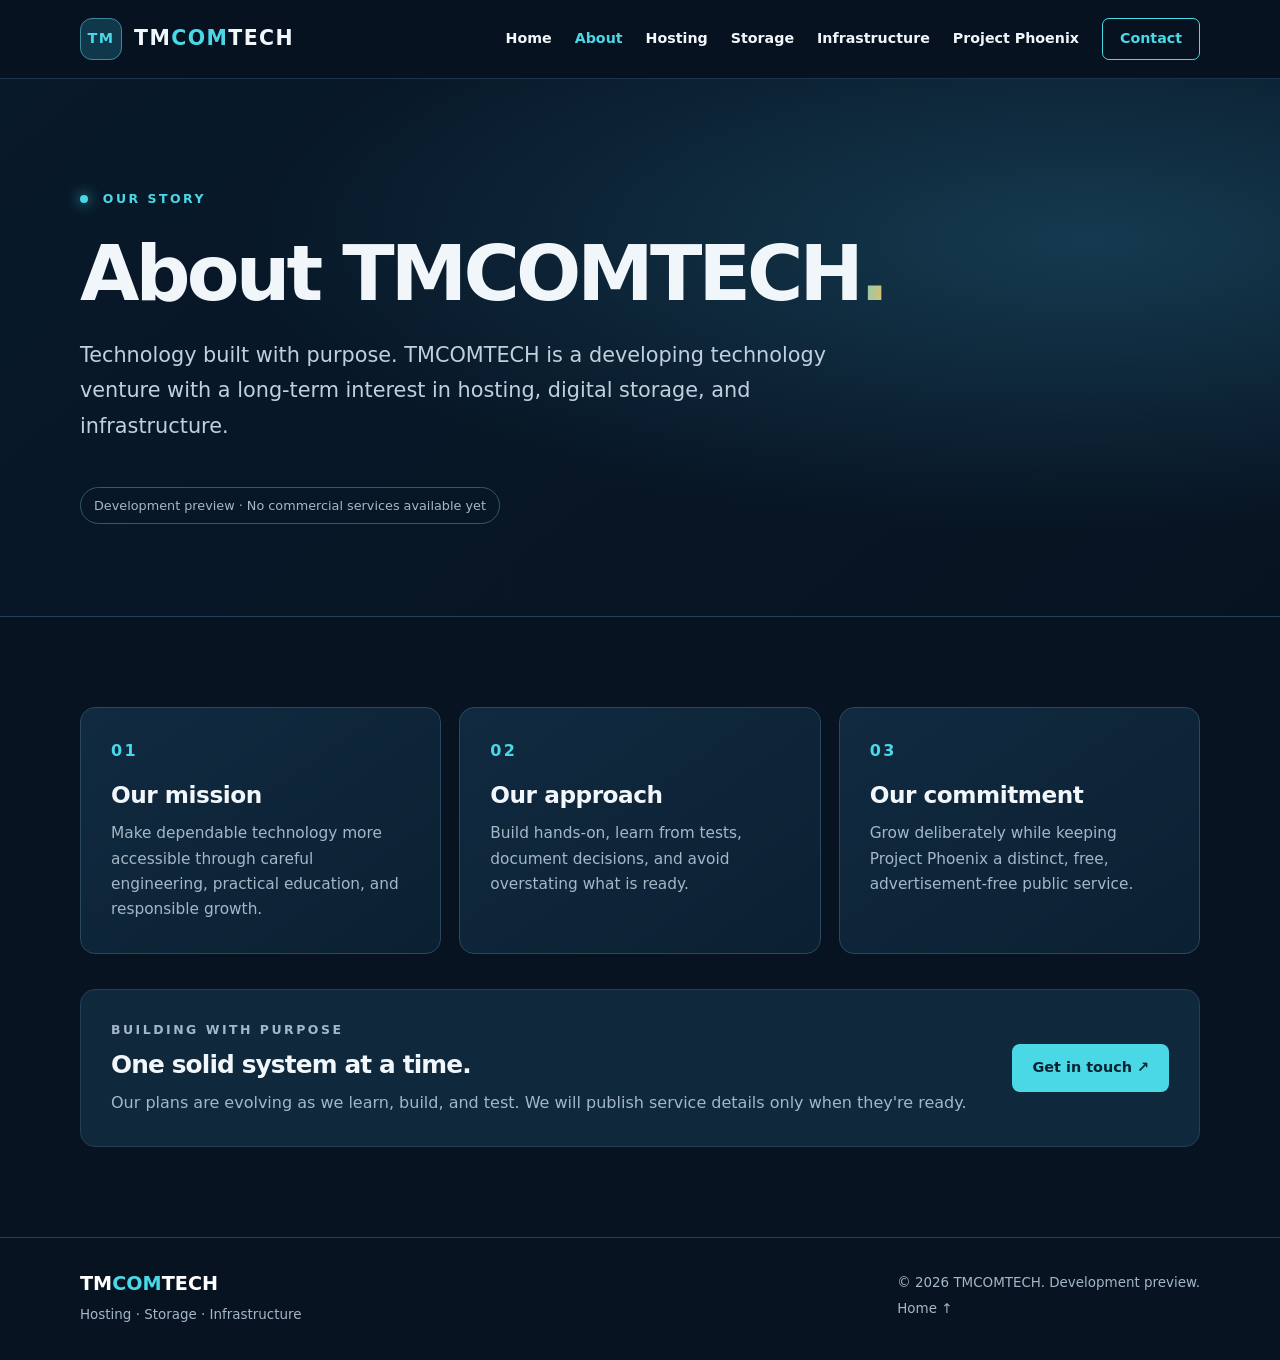
==== about.html @ 2aae3826 "Add approved TMCOMTECH Build 002 website" ====
<!doctype html><html lang="en"><head><meta charset="utf-8"><meta name="viewport" content="width=device-width,initial-scale=1"><meta name="theme-color" content="#071321"><meta name="description" content="Technology built with purpose. TMCOMTECH is a developing technology venture with a long-term interest in hosting, digital storage, and infrastructure."><title>About TMCOMTECH | TMCOMTECH</title><link rel="stylesheet" href="assets/style.css"><script defer src="assets/app.js"></script></head><body><a class="skip" href="#main">Skip to content</a><header class="header"><div class="wrap header-inner"><a class="brand" href="index.html" aria-label="TMCOMTECH home"><span class="brand-icon">TM</span><span>TM<span class="accent">COM</span>TECH</span></a><button class="menu-toggle" aria-expanded="false" aria-controls="site-nav" aria-label="Toggle navigation">☰</button><nav id="site-nav" aria-label="Main navigation"><a href="index.html">Home</a><a href="about.html">About</a><a href="hosting.html">Hosting</a><a href="storage.html">Storage</a><a href="infrastructure.html">Infrastructure</a><a href="phoenix.html">Project Phoenix</a><a class="nav-contact" href="contact.html">Contact</a></nav></div></header><main id="main"><section class="inner-hero"><div class="wrap"><p class="eyebrow"><span class="status-dot"></span> OUR STORY</p><h1>About TMCOMTECH<span class="gradient">.</span></h1><p class="inner-lead">Technology built with purpose. TMCOMTECH is a developing technology venture with a long-term interest in hosting, digital storage, and infrastructure.</p><span class="preview-label">Development preview · No commercial services available yet</span></div></section><section class="section"><div class="wrap"><div class="detail-grid"><article class="detail-card"><span class="detail-num">01</span><h2>Our mission</h2><p>Make dependable technology more accessible through careful engineering, practical education, and responsible growth.</p></article><article class="detail-card"><span class="detail-num">02</span><h2>Our approach</h2><p>Build hands-on, learn from tests, document decisions, and avoid overstating what is ready.</p></article><article class="detail-card"><span class="detail-num">03</span><h2>Our commitment</h2><p>Grow deliberately while keeping Project Phoenix a distinct, free, advertisement-free public service.</p></article></div><div class="next-panel"><div><p class="section-kicker">BUILDING WITH PURPOSE</p><h2>One solid system at a time.</h2><p>Our plans are evolving as we learn, build, and test. We will publish service details only when they're ready.</p></div><a class="button primary" href="contact.html">Get in touch ↗</a></div></div></section></main><footer><div class="wrap footer-inner"><div><strong>TM<span class="accent">COM</span>TECH</strong><p>Hosting · Storage · Infrastructure</p></div><div><p>© <span id="year">2026</span> TMCOMTECH. Development preview.</p><a href="index.html">Home ↑</a></div></div></footer></body></html>
---- assets/style.css ----
:root{color-scheme:dark;--bg:#071321;--panel:#0d2033;--panel2:#102940;--text:#f1f6fa;--muted:#a4b7c7;--cyan:#4bd8e6;--gold:#f5b95f;--line:#244057}*{box-sizing:border-box}html{scroll-behavior:smooth}body{margin:0;background:var(--bg);color:var(--text);font:16px/1.65 system-ui,-apple-system,Segoe UI,Roboto,sans-serif}a{color:inherit;text-decoration:none}button{font:inherit}.wrap{width:min(1120px,calc(100% - 40px));margin:auto}.skip{position:absolute;left:-999px;top:0;background:white;color:black;padding:10px;z-index:20}.skip:focus{left:10px}.header{position:sticky;top:0;z-index:10;background:#071321ee;backdrop-filter:blur(16px);border-bottom:1px solid #1d3448}.header-inner{min-height:78px;display:flex;align-items:center;justify-content:space-between;gap:24px}.brand{display:flex;align-items:center;gap:12px;font-weight:900;font-size:1.28rem;letter-spacing:.07em}.brand-icon{display:grid;place-items:center;width:42px;height:42px;border:1px solid #3b899c;border-radius:12px;background:#10374a;color:var(--cyan);font-size:.9rem}.accent{color:var(--cyan)}nav{display:flex;align-items:center;gap:23px;font-size:.89rem;font-weight:600}nav a:hover,footer a:hover{color:var(--cyan)}.nav-contact{padding:8px 17px;border:1px solid var(--cyan);border-radius:7px;color:var(--cyan)}.menu-toggle{display:none;border:1px solid var(--line);background:var(--panel);color:white;border-radius:8px;padding:4px 12px;font-size:1.4rem}.hero{position:relative;overflow:hidden;background:radial-gradient(ellipse at 80% 40%,#12364d 0%,transparent 45%),linear-gradient(140deg,#08192a,#071321);border-bottom:1px solid var(--line)}.hero-grid{display:grid;grid-template-columns:1.12fr .88fr;gap:45px;align-items:center;min-height:610px;padding-block:80px}.eyebrow,.section-kicker{font-size:.78rem;font-weight:800;letter-spacing:.2em;color:var(--cyan)}.status-dot{display:inline-block;width:8px;height:8px;background:var(--cyan);border-radius:50%;margin-right:8px;box-shadow:0 0 14px var(--cyan)}h1,h2,h3,p{margin-top:0}h1{font-size:clamp(2.8rem,6vw,5.2rem);line-height:1.1;letter-spacing:-.05em;margin:22px 0}.gradient{background:linear-gradient(100deg,var(--cyan),var(--gold));background-clip:text;color:transparent}.hero-copy{color:#bfd0df;font-size:1.12rem;max-width:620px}.actions{display:flex;flex-wrap:wrap;gap:12px;margin-top:30px}.button{display:inline-flex;align-items:center;justify-content:center;gap:12px;padding:12px 20px;border-radius:8px;font-weight:800;font-size:.9rem}.primary{background:var(--cyan);color:#082332}.secondary{border:1px solid #517085;color:var(--text)}.button:hover{filter:brightness(1.12)}.hero-note{font-size:.82rem;color:var(--muted);margin-top:22px}.hero-art{position:relative;aspect-ratio:1;display:grid;place-items:center;max-width:430px;width:100%;margin:auto}.orbit{position:absolute;border:1px solid #397188;border-radius:50%;inset:12%;transform:rotate(-22deg)}.orbit-two{inset:0;border-style:dashed;opacity:.45}.core{width:55%;aspect-ratio:1;border-radius:28%;background:linear-gradient(135deg,#173c51,#0c2135);border:2px solid #59d5e0;box-shadow:0 0 60px #29c2db24,inset 0 0 55px #34a7ba16;display:flex;align-items:center;justify-content:center;flex-direction:column;transform:rotate(-8deg)}.core span{font-size:clamp(3.5rem,8vw,6rem);font-weight:900;line-height:1;color:var(--cyan)}.core small{font-size:.65rem;letter-spacing:.5em;color:#d2eaf0}.art-tag{position:absolute;border:1px solid #3d7389;background:#0b2335dd;border-radius:8px;padding:7px 11px;color:#d6e8f2;font-size:.65rem;font-weight:800;letter-spacing:.14em}.tag-one{top:12%;left:1%}.tag-two{right:0;top:28%}.tag-three{bottom:11%;left:7%}.section{padding:90px 0}.narrow{max-width:780px}.section h2{font-size:clamp(2rem,4vw,3.2rem);line-height:1.2;letter-spacing:-.035em;margin:15px 0 24px}.section p{color:var(--muted)}.section-dark{background:#0a1a2b;border-block:1px solid var(--line)}.section-intro{max-width:650px}.cards{display:grid;grid-template-columns:repeat(3,1fr);gap:18px;margin-top:35px}.service-card{position:relative;background:linear-gradient(145deg,#112a40,#0b2032);border:1px solid #2b495c;border-radius:15px;padding:29px;min-height:330px}.service-icon{display:grid;place-items:center;width:54px;height:54px;background:#153d4e;color:var(--cyan);border-radius:12px;font-size:2rem}.pill{display:inline-block;color:var(--gold);font-size:.65rem;letter-spacing:.12em;font-weight:800;margin-top:20px}.service-card h3{font-size:1.5rem;margin:10px 0}.service-card p{font-size:.94rem}.card-foot{display:block;color:var(--cyan);font-size:.78rem;font-weight:800;margin-top:24px}.steps{display:grid;grid-template-columns:repeat(4,1fr);gap:18px;margin-top:32px}.steps>div{border-top:2px solid #317a8b;padding-top:22px}.steps strong{font-size:2rem;color:var(--cyan)}.steps h3{margin:12px 0 5px}.steps p{font-size:.9rem}.phoenix{background:linear-gradient(110deg,#10283b,#152337);border-block:1px solid var(--line)}.phoenix-grid{display:grid;grid-template-columns:1.5fr .5fr;align-items:center;gap:30px}.promise{color:var(--gold)!important;font-style:italic;font-weight:600}.phoenix-mark{display:flex;flex-direction:column;align-items:center;color:var(--gold);font-size:5rem;text-align:center;line-height:1}.phoenix-mark span{font-size:1.2rem;letter-spacing:.22em;font-weight:900;line-height:1.4}.contact{text-align:center}.notice{background:#10283b;border:1px solid var(--line);padding:16px;border-radius:9px;color:#c6d7e4;font-size:.88rem;margin-top:24px}footer{border-top:1px solid var(--line);padding:30px 0;color:var(--muted);font-size:.84rem}.footer-inner{display:flex;justify-content:space-between;gap:25px}.footer-inner strong{font-size:1.2rem;color:white}.footer-inner p{margin:4px 0}a:focus-visible,button:focus-visible{outline:3px solid var(--gold);outline-offset:3px}@media(max-width:850px){nav{gap:12px;font-size:.78rem}.hero-grid{grid-template-columns:1fr;gap:10px;padding-block:65px}.hero-art{max-width:300px}.cards{grid-template-columns:1fr}.service-card{min-height:0}.steps{grid-template-columns:repeat(2,1fr)}}@media(max-width:620px){.wrap{width:min(100% - 32px,1120px)}.header-inner{min-height:68px}.brand{font-size:1.04rem}.brand-icon{width:36px;height:36px}.menu-toggle{display:block}nav{display:none;position:absolute;top:68px;left:0;right:0;background:#091a2b;border-bottom:1px solid var(--line);padding:20px;flex-direction:column;align-items:stretch;gap:14px;font-size:1rem}nav.open{display:flex}.nav-contact{text-align:center}.hero-grid{min-height:0;padding-block:60px}.hero-art{max-width:245px}.section{padding:66px 0}.steps{grid-template-columns:1fr 1fr;gap:24px}.phoenix-grid{grid-template-columns:1fr}.phoenix-mark{font-size:3rem}.footer-inner{flex-direction:column}.hero-copy{font-size:1rem}}@media(prefers-reduced-motion:reduce){html{scroll-behavior:auto}}

/* Build 002: shared internal-page design */
.inner-hero{padding:110px 0 92px;background:radial-gradient(ellipse at 85% 30%,#153a50 0%,transparent 55%),linear-gradient(140deg,#08192a,#071321);border-bottom:1px solid var(--line)}.inner-hero h1{max-width:950px}.inner-lead{max-width:770px;color:#bfd0df;font-size:clamp(1.06rem,2.3vw,1.3rem);line-height:1.7}.preview-label{display:inline-block;margin-top:22px;border:1px solid #34576a;border-radius:99px;padding:7px 13px;font-size:.8rem;color:var(--muted)}.detail-grid{display:grid;grid-template-columns:repeat(3,minmax(0,1fr));gap:18px}.detail-card{padding:30px;background:linear-gradient(145deg,#112a40,#0b2032);border:1px solid #2b495c;border-radius:15px}.detail-num{color:var(--cyan);font-weight:800;letter-spacing:.15em}.detail-card h2{font-size:1.45rem;letter-spacing:-.02em;margin:17px 0 12px}.detail-card p{color:var(--muted);font-size:.96rem;margin:0}.next-panel{display:flex;justify-content:space-between;align-items:center;gap:30px;margin-top:35px;border:1px solid var(--line);border-radius:15px;padding:30px;background:#10283b}.next-panel h2{font-size:1.55rem;margin:10px 0}.next-panel p{color:var(--muted);margin-bottom:0}.next-panel .button{flex-shrink:0}.card-foot:hover{color:white;text-decoration:underline}nav a[aria-current="page"]{color:var(--cyan)}@media(max-width:850px){.detail-grid{grid-template-columns:1fr}.inner-hero{padding:76px 0}.next-panel{flex-direction:column;align-items:flex-start}}@media(max-width:620px){.inner-hero{padding:60px 0}.detail-card{padding:24px}.next-panel{padding:24px}}
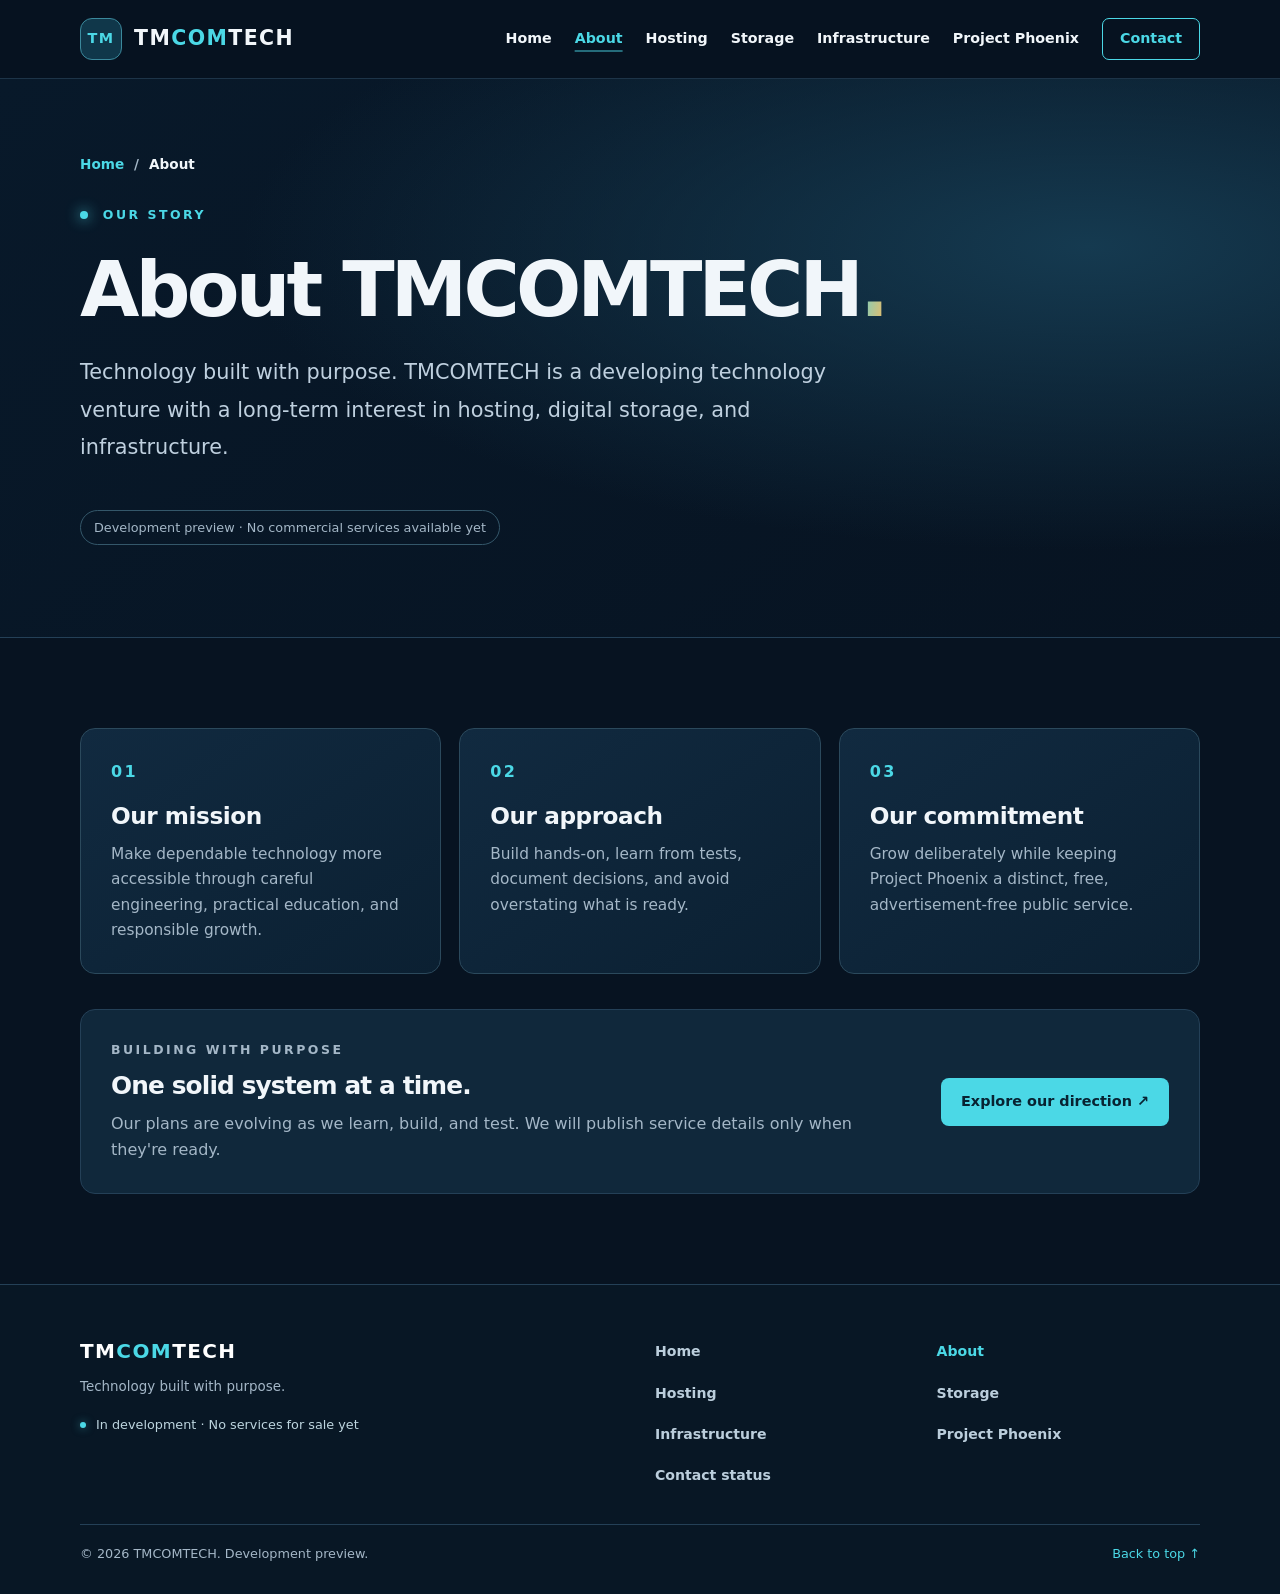
==== commit 1286d8cb: "Polish TMCOMTECH Build 003 website preview" ====
--- a/about.html
+++ b/about.html
@@ -1 +1,16 @@
-<!doctype html><html lang="en"><head><meta charset="utf-8"><meta name="viewport" content="width=device-width,initial-scale=1"><meta name="theme-color" content="#071321"><meta name="description" content="Technology built with purpose. TMCOMTECH is a developing technology venture with a long-term interest in hosting, digital storage, and infrastructure."><title>About TMCOMTECH | TMCOMTECH</title><link rel="stylesheet" href="assets/style.css"><script defer src="assets/app.js"></script></head><body><a class="skip" href="#main">Skip to content</a><header class="header"><div class="wrap header-inner"><a class="brand" href="index.html" aria-label="TMCOMTECH home"><span class="brand-icon">TM</span><span>TM<span class="accent">COM</span>TECH</span></a><button class="menu-toggle" aria-expanded="false" aria-controls="site-nav" aria-label="Toggle navigation">☰</button><nav id="site-nav" aria-label="Main navigation"><a href="index.html">Home</a><a href="about.html">About</a><a href="hosting.html">Hosting</a><a href="storage.html">Storage</a><a href="infrastructure.html">Infrastructure</a><a href="phoenix.html">Project Phoenix</a><a class="nav-contact" href="contact.html">Contact</a></nav></div></header><main id="main"><section class="inner-hero"><div class="wrap"><p class="eyebrow"><span class="status-dot"></span> OUR STORY</p><h1>About TMCOMTECH<span class="gradient">.</span></h1><p class="inner-lead">Technology built with purpose. TMCOMTECH is a developing technology venture with a long-term interest in hosting, digital storage, and infrastructure.</p><span class="preview-label">Development preview · No commercial services available yet</span></div></section><section class="section"><div class="wrap"><div class="detail-grid"><article class="detail-card"><span class="detail-num">01</span><h2>Our mission</h2><p>Make dependable technology more accessible through careful engineering, practical education, and responsible growth.</p></article><article class="detail-card"><span class="detail-num">02</span><h2>Our approach</h2><p>Build hands-on, learn from tests, document decisions, and avoid overstating what is ready.</p></article><article class="detail-card"><span class="detail-num">03</span><h2>Our commitment</h2><p>Grow deliberately while keeping Project Phoenix a distinct, free, advertisement-free public service.</p></article></div><div class="next-panel"><div><p class="section-kicker">BUILDING WITH PURPOSE</p><h2>One solid system at a time.</h2><p>Our plans are evolving as we learn, build, and test. We will publish service details only when they're ready.</p></div><a class="button primary" href="contact.html">Get in touch ↗</a></div></div></section></main><footer><div class="wrap footer-inner"><div><strong>TM<span class="accent">COM</span>TECH</strong><p>Hosting · Storage · Infrastructure</p></div><div><p>© <span id="year">2026</span> TMCOMTECH. Development preview.</p><a href="index.html">Home ↑</a></div></div></footer></body></html>+<!doctype html><html lang="en"><head><meta charset="utf-8"><meta name="viewport" content="width=device-width,initial-scale=1"><meta name="theme-color" content="#071321"><meta name="description" content="Technology built with purpose. TMCOMTECH is a developing technology venture with a long-term interest in hosting, digital storage, and infrastructure."><title>About TMCOMTECH | TMCOMTECH</title><link rel="icon" type="image/svg+xml" href="assets/favicon.svg"><link rel="stylesheet" href="assets/style.css"><script defer src="assets/app.js"></script></head><body><a class="skip" href="#main">Skip to content</a><header class="header"><div class="wrap header-inner"><a class="brand" href="index.html" aria-label="TMCOMTECH home"><span class="brand-icon">TM</span><span>TM<span class="accent">COM</span>TECH</span></a><button class="menu-toggle" type="button" aria-expanded="false" aria-controls="site-nav" aria-label="Open navigation">☰</button><nav id="site-nav" aria-label="Main navigation"><a href="index.html">Home</a><a href="about.html">About</a><a href="hosting.html">Hosting</a><a href="storage.html">Storage</a><a href="infrastructure.html">Infrastructure</a><a href="phoenix.html">Project Phoenix</a><a class="nav-contact" href="contact.html">Contact</a></nav></div></header><main id="main"><section class="inner-hero"><div class="wrap"><nav class="breadcrumbs" aria-label="Breadcrumb"><a href="index.html">Home</a><span aria-hidden="true">/</span><span aria-current="page">About</span></nav><p class="eyebrow"><span class="status-dot"></span> OUR STORY</p><h1>About TMCOMTECH<span class="gradient">.</span></h1><p class="inner-lead">Technology built with purpose. TMCOMTECH is a developing technology venture with a long-term interest in hosting, digital storage, and infrastructure.</p><span class="preview-label">Development preview · No commercial services available yet</span></div></section><section class="section"><div class="wrap"><div class="detail-grid"><article class="detail-card"><span class="detail-num">01</span><h2>Our mission</h2><p>Make dependable technology more accessible through careful engineering, practical education, and responsible growth.</p></article><article class="detail-card"><span class="detail-num">02</span><h2>Our approach</h2><p>Build hands-on, learn from tests, document decisions, and avoid overstating what is ready.</p></article><article class="detail-card"><span class="detail-num">03</span><h2>Our commitment</h2><p>Grow deliberately while keeping Project Phoenix a distinct, free, advertisement-free public service.</p></article></div><div class="next-panel"><div><p class="section-kicker">BUILDING WITH PURPOSE</p><h2>One solid system at a time.</h2><p>Our plans are evolving as we learn, build, and test. We will publish service details only when they're ready.</p></div><a class="button primary" href="hosting.html">Explore our direction ↗</a></div></div></section></main><footer class="site-footer">
+  <div class="wrap footer-grid">
+    <div class="footer-about">
+      <a class="footer-brand" href="index.html" aria-label="TMCOMTECH home">TM<span class="accent">COM</span>TECH</a>
+      <p>Technology built with purpose.</p>
+      <span class="footer-status"><span class="status-dot" aria-hidden="true"></span> In development · No services for sale yet</span>
+    </div>
+    <nav class="footer-nav" aria-label="Footer navigation">
+      <a href="index.html">Home</a><a href="about.html">About</a>
+      <a href="hosting.html">Hosting</a><a href="storage.html">Storage</a>
+      <a href="infrastructure.html">Infrastructure</a><a href="phoenix.html">Project Phoenix</a>
+      <a href="contact.html">Contact status</a>
+    </nav>
+  </div>
+  <div class="wrap footer-bottom"><span>© <span id="year">2026</span> TMCOMTECH. Development preview.</span><a href="#main">Back to top ↑</a></div>
+</footer></body></html>
--- a/assets/style.css
+++ b/assets/style.css
@@ -1,4 +1,82 @@
-:root{color-scheme:dark;--bg:#071321;--panel:#0d2033;--panel2:#102940;--text:#f1f6fa;--muted:#a4b7c7;--cyan:#4bd8e6;--gold:#f5b95f;--line:#244057}*{box-sizing:border-box}html{scroll-behavior:smooth}body{margin:0;background:var(--bg);color:var(--text);font:16px/1.65 system-ui,-apple-system,Segoe UI,Roboto,sans-serif}a{color:inherit;text-decoration:none}button{font:inherit}.wrap{width:min(1120px,calc(100% - 40px));margin:auto}.skip{position:absolute;left:-999px;top:0;background:white;color:black;padding:10px;z-index:20}.skip:focus{left:10px}.header{position:sticky;top:0;z-index:10;background:#071321ee;backdrop-filter:blur(16px);border-bottom:1px solid #1d3448}.header-inner{min-height:78px;display:flex;align-items:center;justify-content:space-between;gap:24px}.brand{display:flex;align-items:center;gap:12px;font-weight:900;font-size:1.28rem;letter-spacing:.07em}.brand-icon{display:grid;place-items:center;width:42px;height:42px;border:1px solid #3b899c;border-radius:12px;background:#10374a;color:var(--cyan);font-size:.9rem}.accent{color:var(--cyan)}nav{display:flex;align-items:center;gap:23px;font-size:.89rem;font-weight:600}nav a:hover,footer a:hover{color:var(--cyan)}.nav-contact{padding:8px 17px;border:1px solid var(--cyan);border-radius:7px;color:var(--cyan)}.menu-toggle{display:none;border:1px solid var(--line);background:var(--panel);color:white;border-radius:8px;padding:4px 12px;font-size:1.4rem}.hero{position:relative;overflow:hidden;background:radial-gradient(ellipse at 80% 40%,#12364d 0%,transparent 45%),linear-gradient(140deg,#08192a,#071321);border-bottom:1px solid var(--line)}.hero-grid{display:grid;grid-template-columns:1.12fr .88fr;gap:45px;align-items:center;min-height:610px;padding-block:80px}.eyebrow,.section-kicker{font-size:.78rem;font-weight:800;letter-spacing:.2em;color:var(--cyan)}.status-dot{display:inline-block;width:8px;height:8px;background:var(--cyan);border-radius:50%;margin-right:8px;box-shadow:0 0 14px var(--cyan)}h1,h2,h3,p{margin-top:0}h1{font-size:clamp(2.8rem,6vw,5.2rem);line-height:1.1;letter-spacing:-.05em;margin:22px 0}.gradient{background:linear-gradient(100deg,var(--cyan),var(--gold));background-clip:text;color:transparent}.hero-copy{color:#bfd0df;font-size:1.12rem;max-width:620px}.actions{display:flex;flex-wrap:wrap;gap:12px;margin-top:30px}.button{display:inline-flex;align-items:center;justify-content:center;gap:12px;padding:12px 20px;border-radius:8px;font-weight:800;font-size:.9rem}.primary{background:var(--cyan);color:#082332}.secondary{border:1px solid #517085;color:var(--text)}.button:hover{filter:brightness(1.12)}.hero-note{font-size:.82rem;color:var(--muted);margin-top:22px}.hero-art{position:relative;aspect-ratio:1;display:grid;place-items:center;max-width:430px;width:100%;margin:auto}.orbit{position:absolute;border:1px solid #397188;border-radius:50%;inset:12%;transform:rotate(-22deg)}.orbit-two{inset:0;border-style:dashed;opacity:.45}.core{width:55%;aspect-ratio:1;border-radius:28%;background:linear-gradient(135deg,#173c51,#0c2135);border:2px solid #59d5e0;box-shadow:0 0 60px #29c2db24,inset 0 0 55px #34a7ba16;display:flex;align-items:center;justify-content:center;flex-direction:column;transform:rotate(-8deg)}.core span{font-size:clamp(3.5rem,8vw,6rem);font-weight:900;line-height:1;color:var(--cyan)}.core small{font-size:.65rem;letter-spacing:.5em;color:#d2eaf0}.art-tag{position:absolute;border:1px solid #3d7389;background:#0b2335dd;border-radius:8px;padding:7px 11px;color:#d6e8f2;font-size:.65rem;font-weight:800;letter-spacing:.14em}.tag-one{top:12%;left:1%}.tag-two{right:0;top:28%}.tag-three{bottom:11%;left:7%}.section{padding:90px 0}.narrow{max-width:780px}.section h2{font-size:clamp(2rem,4vw,3.2rem);line-height:1.2;letter-spacing:-.035em;margin:15px 0 24px}.section p{color:var(--muted)}.section-dark{background:#0a1a2b;border-block:1px solid var(--line)}.section-intro{max-width:650px}.cards{display:grid;grid-template-columns:repeat(3,1fr);gap:18px;margin-top:35px}.service-card{position:relative;background:linear-gradient(145deg,#112a40,#0b2032);border:1px solid #2b495c;border-radius:15px;padding:29px;min-height:330px}.service-icon{display:grid;place-items:center;width:54px;height:54px;background:#153d4e;color:var(--cyan);border-radius:12px;font-size:2rem}.pill{display:inline-block;color:var(--gold);font-size:.65rem;letter-spacing:.12em;font-weight:800;margin-top:20px}.service-card h3{font-size:1.5rem;margin:10px 0}.service-card p{font-size:.94rem}.card-foot{display:block;color:var(--cyan);font-size:.78rem;font-weight:800;margin-top:24px}.steps{display:grid;grid-template-columns:repeat(4,1fr);gap:18px;margin-top:32px}.steps>div{border-top:2px solid #317a8b;padding-top:22px}.steps strong{font-size:2rem;color:var(--cyan)}.steps h3{margin:12px 0 5px}.steps p{font-size:.9rem}.phoenix{background:linear-gradient(110deg,#10283b,#152337);border-block:1px solid var(--line)}.phoenix-grid{display:grid;grid-template-columns:1.5fr .5fr;align-items:center;gap:30px}.promise{color:var(--gold)!important;font-style:italic;font-weight:600}.phoenix-mark{display:flex;flex-direction:column;align-items:center;color:var(--gold);font-size:5rem;text-align:center;line-height:1}.phoenix-mark span{font-size:1.2rem;letter-spacing:.22em;font-weight:900;line-height:1.4}.contact{text-align:center}.notice{background:#10283b;border:1px solid var(--line);padding:16px;border-radius:9px;color:#c6d7e4;font-size:.88rem;margin-top:24px}footer{border-top:1px solid var(--line);padding:30px 0;color:var(--muted);font-size:.84rem}.footer-inner{display:flex;justify-content:space-between;gap:25px}.footer-inner strong{font-size:1.2rem;color:white}.footer-inner p{margin:4px 0}a:focus-visible,button:focus-visible{outline:3px solid var(--gold);outline-offset:3px}@media(max-width:850px){nav{gap:12px;font-size:.78rem}.hero-grid{grid-template-columns:1fr;gap:10px;padding-block:65px}.hero-art{max-width:300px}.cards{grid-template-columns:1fr}.service-card{min-height:0}.steps{grid-template-columns:repeat(2,1fr)}}@media(max-width:620px){.wrap{width:min(100% - 32px,1120px)}.header-inner{min-height:68px}.brand{font-size:1.04rem}.brand-icon{width:36px;height:36px}.menu-toggle{display:block}nav{display:none;position:absolute;top:68px;left:0;right:0;background:#091a2b;border-bottom:1px solid var(--line);padding:20px;flex-direction:column;align-items:stretch;gap:14px;font-size:1rem}nav.open{display:flex}.nav-contact{text-align:center}.hero-grid{min-height:0;padding-block:60px}.hero-art{max-width:245px}.section{padding:66px 0}.steps{grid-template-columns:1fr 1fr;gap:24px}.phoenix-grid{grid-template-columns:1fr}.phoenix-mark{font-size:3rem}.footer-inner{flex-direction:column}.hero-copy{font-size:1rem}}@media(prefers-reduced-motion:reduce){html{scroll-behavior:auto}}
+:root{color-scheme:dark;--bg:#071321;--panel:#0d2033;--panel2:#102940;--text:#f1f6fa;--muted:#a4b7c7;--cyan:#4bd8e6;--gold:#f5b95f;--line:#244057}*{box-sizing:border-box}html{scroll-behavior:smooth}body{margin:0;background:var(--bg);color:var(--text);font:16px/1.65 system-ui,-apple-system,Segoe UI,Roboto,sans-serif}a{color:inherit;text-decoration:none}button{font:inherit}.wrap{width:min(1120px,calc(100% - 40px));margin:auto}.skip{position:absolute;left:-999px;top:0;background:white;color:black;padding:10px;z-index:20}.skip:focus{left:10px}.header{position:sticky;top:0;z-index:10;background:#071321ee;backdrop-filter:blur(16px);border-bottom:1px solid #1d3448}.header-inner{min-height:78px;display:flex;align-items:center;justify-content:space-between;gap:24px}.brand{display:flex;align-items:center;gap:12px;font-weight:900;font-size:1.28rem;letter-spacing:.07em}.brand-icon{display:grid;place-items:center;width:42px;height:42px;border:1px solid #3b899c;border-radius:12px;background:#10374a;color:var(--cyan);font-size:.9rem}.accent{color:var(--cyan)}#site-nav{display:flex;align-items:center;gap:23px;font-size:.89rem;font-weight:600}#site-nav a:hover,footer a:hover{color:var(--cyan)}.nav-contact{padding:8px 17px;border:1px solid var(--cyan);border-radius:7px;color:var(--cyan)}.menu-toggle{display:none;border:1px solid var(--line);background:var(--panel);color:white;border-radius:8px;padding:4px 12px;font-size:1.4rem}.hero{position:relative;overflow:hidden;background:radial-gradient(ellipse at 80% 40%,#12364d 0%,transparent 45%),linear-gradient(140deg,#08192a,#071321);border-bottom:1px solid var(--line)}.hero-grid{display:grid;grid-template-columns:1.12fr .88fr;gap:45px;align-items:center;min-height:610px;padding-block:80px}.eyebrow,.section-kicker{font-size:.78rem;font-weight:800;letter-spacing:.2em;color:var(--cyan)}.status-dot{display:inline-block;width:8px;height:8px;background:var(--cyan);border-radius:50%;margin-right:8px;box-shadow:0 0 14px var(--cyan)}h1,h2,h3,p{margin-top:0}h1{font-size:clamp(2.8rem,6vw,5.2rem);line-height:1.1;letter-spacing:-.05em;margin:22px 0}.gradient{background:linear-gradient(100deg,var(--cyan),var(--gold));background-clip:text;color:transparent}.hero-copy{color:#bfd0df;font-size:1.12rem;max-width:620px}.actions{display:flex;flex-wrap:wrap;gap:12px;margin-top:30px}.button{display:inline-flex;align-items:center;justify-content:center;gap:12px;padding:12px 20px;border-radius:8px;font-weight:800;font-size:.9rem}.primary{background:var(--cyan);color:#082332}.secondary{border:1px solid #517085;color:var(--text)}.button:hover{filter:brightness(1.12)}.hero-note{font-size:.82rem;color:var(--muted);margin-top:22px}.hero-art{position:relative;aspect-ratio:1;display:grid;place-items:center;max-width:430px;width:100%;margin:auto}.orbit{position:absolute;border:1px solid #397188;border-radius:50%;inset:12%;transform:rotate(-22deg)}.orbit-two{inset:0;border-style:dashed;opacity:.45}.core{width:55%;aspect-ratio:1;border-radius:28%;background:linear-gradient(135deg,#173c51,#0c2135);border:2px solid #59d5e0;box-shadow:0 0 60px #29c2db24,inset 0 0 55px #34a7ba16;display:flex;align-items:center;justify-content:center;flex-direction:column;transform:rotate(-8deg)}.core span{font-size:clamp(3.5rem,8vw,6rem);font-weight:900;line-height:1;color:var(--cyan)}.core small{font-size:.65rem;letter-spacing:.5em;color:#d2eaf0}.art-tag{position:absolute;border:1px solid #3d7389;background:#0b2335dd;border-radius:8px;padding:7px 11px;color:#d6e8f2;font-size:.65rem;font-weight:800;letter-spacing:.14em}.tag-one{top:12%;left:1%}.tag-two{right:0;top:28%}.tag-three{bottom:11%;left:7%}.section{padding:90px 0}.narrow{max-width:780px}.section h2{font-size:clamp(2rem,4vw,3.2rem);line-height:1.2;letter-spacing:-.035em;margin:15px 0 24px}.section p{color:var(--muted)}.section-dark{background:#0a1a2b;border-block:1px solid var(--line)}.section-intro{max-width:650px}.cards{display:grid;grid-template-columns:repeat(3,1fr);gap:18px;margin-top:35px}.service-card{position:relative;background:linear-gradient(145deg,#112a40,#0b2032);border:1px solid #2b495c;border-radius:15px;padding:29px;min-height:330px}.service-icon{display:grid;place-items:center;width:54px;height:54px;background:#153d4e;color:var(--cyan);border-radius:12px;font-size:2rem}.pill{display:inline-block;color:var(--gold);font-size:.65rem;letter-spacing:.12em;font-weight:800;margin-top:20px}.service-card h3{font-size:1.5rem;margin:10px 0}.service-card p{font-size:.94rem}.card-foot{display:block;color:var(--cyan);font-size:.78rem;font-weight:800;margin-top:24px}.steps{display:grid;grid-template-columns:repeat(4,1fr);gap:18px;margin-top:32px}.steps>div{border-top:2px solid #317a8b;padding-top:22px}.steps strong{font-size:2rem;color:var(--cyan)}.steps h3{margin:12px 0 5px}.steps p{font-size:.9rem}.phoenix{background:linear-gradient(110deg,#10283b,#152337);border-block:1px solid var(--line)}.phoenix-grid{display:grid;grid-template-columns:1.5fr .5fr;align-items:center;gap:30px}.promise{color:var(--gold)!important;font-style:italic;font-weight:600}.phoenix-mark{display:flex;flex-direction:column;align-items:center;color:var(--gold);font-size:5rem;text-align:center;line-height:1}.phoenix-mark span{font-size:1.2rem;letter-spacing:.22em;font-weight:900;line-height:1.4}.contact{text-align:center}.notice{background:#10283b;border:1px solid var(--line);padding:16px;border-radius:9px;color:#c6d7e4;font-size:.88rem;margin-top:24px}footer{border-top:1px solid var(--line);padding:30px 0;color:var(--muted);font-size:.84rem}.footer-inner{display:flex;justify-content:space-between;gap:25px}.footer-inner strong{font-size:1.2rem;color:white}.footer-inner p{margin:4px 0}a:focus-visible,button:focus-visible{outline:3px solid var(--gold);outline-offset:3px}@media(max-width:850px){#site-nav{gap:12px;font-size:.78rem}.hero-grid{grid-template-columns:1fr;gap:10px;padding-block:65px}.hero-art{max-width:300px}.cards{grid-template-columns:1fr}.service-card{min-height:0}.steps{grid-template-columns:repeat(2,1fr)}}@media(max-width:620px){.wrap{width:min(100% - 32px,1120px)}.header-inner{min-height:68px}.brand{font-size:1.04rem}.brand-icon{width:36px;height:36px}.menu-toggle{display:block}#site-nav{display:none;position:absolute;top:68px;left:0;right:0;background:#091a2b;border-bottom:1px solid var(--line);padding:20px;flex-direction:column;align-items:stretch;gap:14px;font-size:1rem}#site-nav.open{display:flex}.nav-contact{text-align:center}.hero-grid{min-height:0;padding-block:60px}.hero-art{max-width:245px}.section{padding:66px 0}.steps{grid-template-columns:1fr 1fr;gap:24px}.phoenix-grid{grid-template-columns:1fr}.phoenix-mark{font-size:3rem}.footer-inner{flex-direction:column}.hero-copy{font-size:1rem}}@media(prefers-reduced-motion:reduce){html{scroll-behavior:auto}}
 
 /* Build 002: shared internal-page design */
-.inner-hero{padding:110px 0 92px;background:radial-gradient(ellipse at 85% 30%,#153a50 0%,transparent 55%),linear-gradient(140deg,#08192a,#071321);border-bottom:1px solid var(--line)}.inner-hero h1{max-width:950px}.inner-lead{max-width:770px;color:#bfd0df;font-size:clamp(1.06rem,2.3vw,1.3rem);line-height:1.7}.preview-label{display:inline-block;margin-top:22px;border:1px solid #34576a;border-radius:99px;padding:7px 13px;font-size:.8rem;color:var(--muted)}.detail-grid{display:grid;grid-template-columns:repeat(3,minmax(0,1fr));gap:18px}.detail-card{padding:30px;background:linear-gradient(145deg,#112a40,#0b2032);border:1px solid #2b495c;border-radius:15px}.detail-num{color:var(--cyan);font-weight:800;letter-spacing:.15em}.detail-card h2{font-size:1.45rem;letter-spacing:-.02em;margin:17px 0 12px}.detail-card p{color:var(--muted);font-size:.96rem;margin:0}.next-panel{display:flex;justify-content:space-between;align-items:center;gap:30px;margin-top:35px;border:1px solid var(--line);border-radius:15px;padding:30px;background:#10283b}.next-panel h2{font-size:1.55rem;margin:10px 0}.next-panel p{color:var(--muted);margin-bottom:0}.next-panel .button{flex-shrink:0}.card-foot:hover{color:white;text-decoration:underline}nav a[aria-current="page"]{color:var(--cyan)}@media(max-width:850px){.detail-grid{grid-template-columns:1fr}.inner-hero{padding:76px 0}.next-panel{flex-direction:column;align-items:flex-start}}@media(max-width:620px){.inner-hero{padding:60px 0}.detail-card{padding:24px}.next-panel{padding:24px}}
+.inner-hero{padding:110px 0 92px;background:radial-gradient(ellipse at 85% 30%,#153a50 0%,transparent 55%),linear-gradient(140deg,#08192a,#071321);border-bottom:1px solid var(--line)}.inner-hero h1{max-width:950px}.inner-lead{max-width:770px;color:#bfd0df;font-size:clamp(1.06rem,2.3vw,1.3rem);line-height:1.7}.preview-label{display:inline-block;margin-top:22px;border:1px solid #34576a;border-radius:99px;padding:7px 13px;font-size:.8rem;color:var(--muted)}.detail-grid{display:grid;grid-template-columns:repeat(3,minmax(0,1fr));gap:18px}.detail-card{padding:30px;background:linear-gradient(145deg,#112a40,#0b2032);border:1px solid #2b495c;border-radius:15px}.detail-num{color:var(--cyan);font-weight:800;letter-spacing:.15em}.detail-card h2{font-size:1.45rem;letter-spacing:-.02em;margin:17px 0 12px}.detail-card p{color:var(--muted);font-size:.96rem;margin:0}.next-panel{display:flex;justify-content:space-between;align-items:center;gap:30px;margin-top:35px;border:1px solid var(--line);border-radius:15px;padding:30px;background:#10283b}.next-panel h2{font-size:1.55rem;margin:10px 0}.next-panel p{color:var(--muted);margin-bottom:0}.next-panel .button{flex-shrink:0}.card-foot:hover{color:white;text-decoration:underline}#site-nav a[aria-current="page"]{color:var(--cyan)}@media(max-width:850px){.detail-grid{grid-template-columns:1fr}.inner-hero{padding:76px 0}.next-panel{flex-direction:column;align-items:flex-start}}@media(max-width:620px){.inner-hero{padding:60px 0}.detail-card{padding:24px}.next-panel{padding:24px}}
+
+/* Build 003: navigation, visual polish, readability, and accessibility */
+:root { --soft-border: #31546b; }
+html { scroll-padding-top: 90px; }
+body { overflow-x: hidden; }
+::selection { background: #4bd8e6; color: #071321; }
+#site-nav a, .footer-nav a { transition: color .18s ease, background-color .18s ease; }
+#site-nav a[aria-current="page"] { color: var(--cyan); }
+#site-nav a[aria-current="page"]:not(.nav-contact) { text-decoration: underline; text-decoration-color: #4bd8e675; text-decoration-thickness: 2px; text-underline-offset: 7px; }
+.brand, .footer-brand { white-space: nowrap; }
+.brand:hover .brand-icon { background: #164a5d; border-color: var(--cyan); }
+.brand-icon { transition: background-color .2s ease, border-color .2s ease; }
+.button { min-height: 44px; transition: transform .18s ease, background-color .18s ease, border-color .18s ease, filter .18s ease; }
+.button:hover { transform: translateY(-2px); }
+.button:active { transform: translateY(0); }
+.secondary:hover { border-color: var(--cyan); }
+.hero-copy, .inner-lead { line-height: 1.8; }
+.hero h1, .inner-hero h1, .section h2 { text-wrap: balance; }
+.section p { max-width: 77ch; }
+.hero { isolation: isolate; }
+.hero::before { content: ""; position: absolute; z-index: -1; pointer-events: none; inset: 0; background: radial-gradient(circle at 14% 23%, #2fb5c70d, transparent 38%); }
+.service-card, .detail-card { transition: transform .2s ease, border-color .2s ease, box-shadow .2s ease; }
+.service-card:hover, .detail-card:hover { transform: translateY(-3px); border-color: #3b8799; box-shadow: 0 14px 34px #00000025; }
+.service-card { display: flex; flex-direction: column; }
+.service-card .card-foot { margin-top: auto; padding-top: 25px; font-size: .9rem; }
+.service-card .pill { line-height: 1.5; }
+.steps > div { padding-right: 10px; }
+.steps strong { font-variant-numeric: tabular-nums; }
+.inner-hero { padding-top: 74px; }
+.breadcrumbs { display: flex; position: static; align-items: center; gap: 10px; flex-wrap: wrap; font-size: .85rem; font-weight: 600; letter-spacing: 0; margin-bottom: 30px; padding: 0; border: 0; background: none; color: var(--muted); }
+.breadcrumbs a { color: var(--cyan); }
+.breadcrumbs a:hover { text-decoration: underline; }
+.breadcrumbs [aria-current="page"] { color: var(--text); }
+.preview-label { line-height: 1.5; }
+.next-panel .button { white-space: normal; text-align: center; }
+.site-footer { background: #081725; }
+.footer-grid { display: grid; grid-template-columns: 1fr 1fr; gap: 30px; padding: 20px 0 32px; }
+.footer-brand { display: inline-block; font-size: 1.25rem; font-weight: 900; letter-spacing: .07em; color: white; }
+.footer-about > p { margin: 8px 0 14px; color: var(--muted); }
+.footer-status { display: inline-flex; align-items: center; gap: 3px; font-size: .8rem; color: #bdd5df; }
+.footer-status .status-dot { width: 6px; height: 6px; margin-right: 7px; box-shadow: 0 0 9px #4bd8e688; }
+.footer-nav { display: grid; grid-template-columns: repeat(2, minmax(0,1fr)); gap: 8px 18px; align-items: start; font-size: .88rem; font-weight: 600; letter-spacing: 0; }
+.footer-nav a { width: fit-content; padding: 5px 0; color: #bbcedc; }
+.footer-nav a[aria-current="page"] { color: var(--cyan); }
+.footer-nav a:hover { color: white; text-decoration: underline; text-underline-offset: 4px; }
+.footer-bottom { display: flex; align-items: center; justify-content: space-between; gap: 15px; padding-top: 18px; border-top: 1px solid var(--line); color: var(--muted); font-size: .8rem; }
+.footer-bottom a { color: var(--cyan); white-space: nowrap; }
+.footer-bottom a:hover { text-decoration: underline; }
+@media (max-width: 980px) {
+  .header-inner { min-height: 72px; }
+  .menu-toggle { display: block; min-width: 46px; min-height: 46px; padding: 4px 10px; cursor: pointer; }
+  #site-nav { display: none; position: absolute; top: 100%; left: 0; right: 0; gap: 0; max-height: min(75vh, 640px); overflow-y: auto; background: #091a2bf7; border-bottom: 1px solid var(--soft-border); box-shadow: 0 18px 25px #0005; padding: 12px max(20px, calc((100vw - 1120px)/2)); flex-direction: column; align-items: stretch; font-size: 1rem; }
+  #site-nav.open { display: flex; }
+  #site-nav a { display: block; min-height: 46px; padding: 10px 14px; border-radius: 8px; }
+  #site-nav a:hover, #site-nav a[aria-current="page"] { background: #15354a; }
+  #site-nav .nav-contact { margin: 8px 0; text-align: center; }
+  #site-nav a[aria-current="page"]:not(.nav-contact) { text-decoration: none; }
+}
+@media (max-width: 620px) {
+  .hero-grid { padding-block: 54px 60px; }
+  .hero h1 { font-size: clamp(2.6rem, 9.6vw, 4rem); }
+  .hero-art { max-width: 235px; margin-top: 14px; }
+  .brand { font-size: clamp(.89rem, 4.4vw, 1.1rem); gap: 9px; letter-spacing: .045em; }
+  .brand-icon { flex-shrink: 0; }
+  .actions .button { flex: 1 1 180px; }
+  .section { padding-block: 60px; }
+  .inner-hero { padding: 54px 0 64px; }
+  .inner-hero h1 { overflow-wrap: anywhere; }
+  .breadcrumbs { margin-bottom: 25px; }
+  .steps { grid-template-columns: 1fr 1fr; gap: 18px; }
+  .steps > div { padding-right: 0; }
+  .footer-grid { grid-template-columns: 1fr; gap: 25px; padding-top: 10px; }
+  .footer-nav { grid-template-columns: 1fr 1fr; }
+  .footer-bottom { align-items: flex-start; flex-direction: column; }
+}
+@media (max-width: 380px) { .steps { grid-template-columns: 1fr; } .art-tag { font-size: .57rem; } }
+@media (hover: none) { .service-card:hover, .detail-card:hover, .button:hover { transform: none; } }
+@media (prefers-reduced-motion: reduce) { *, *::before, *::after { scroll-behavior: auto !important; transition-duration: .01ms !important; animation-duration: .01ms !important; } }
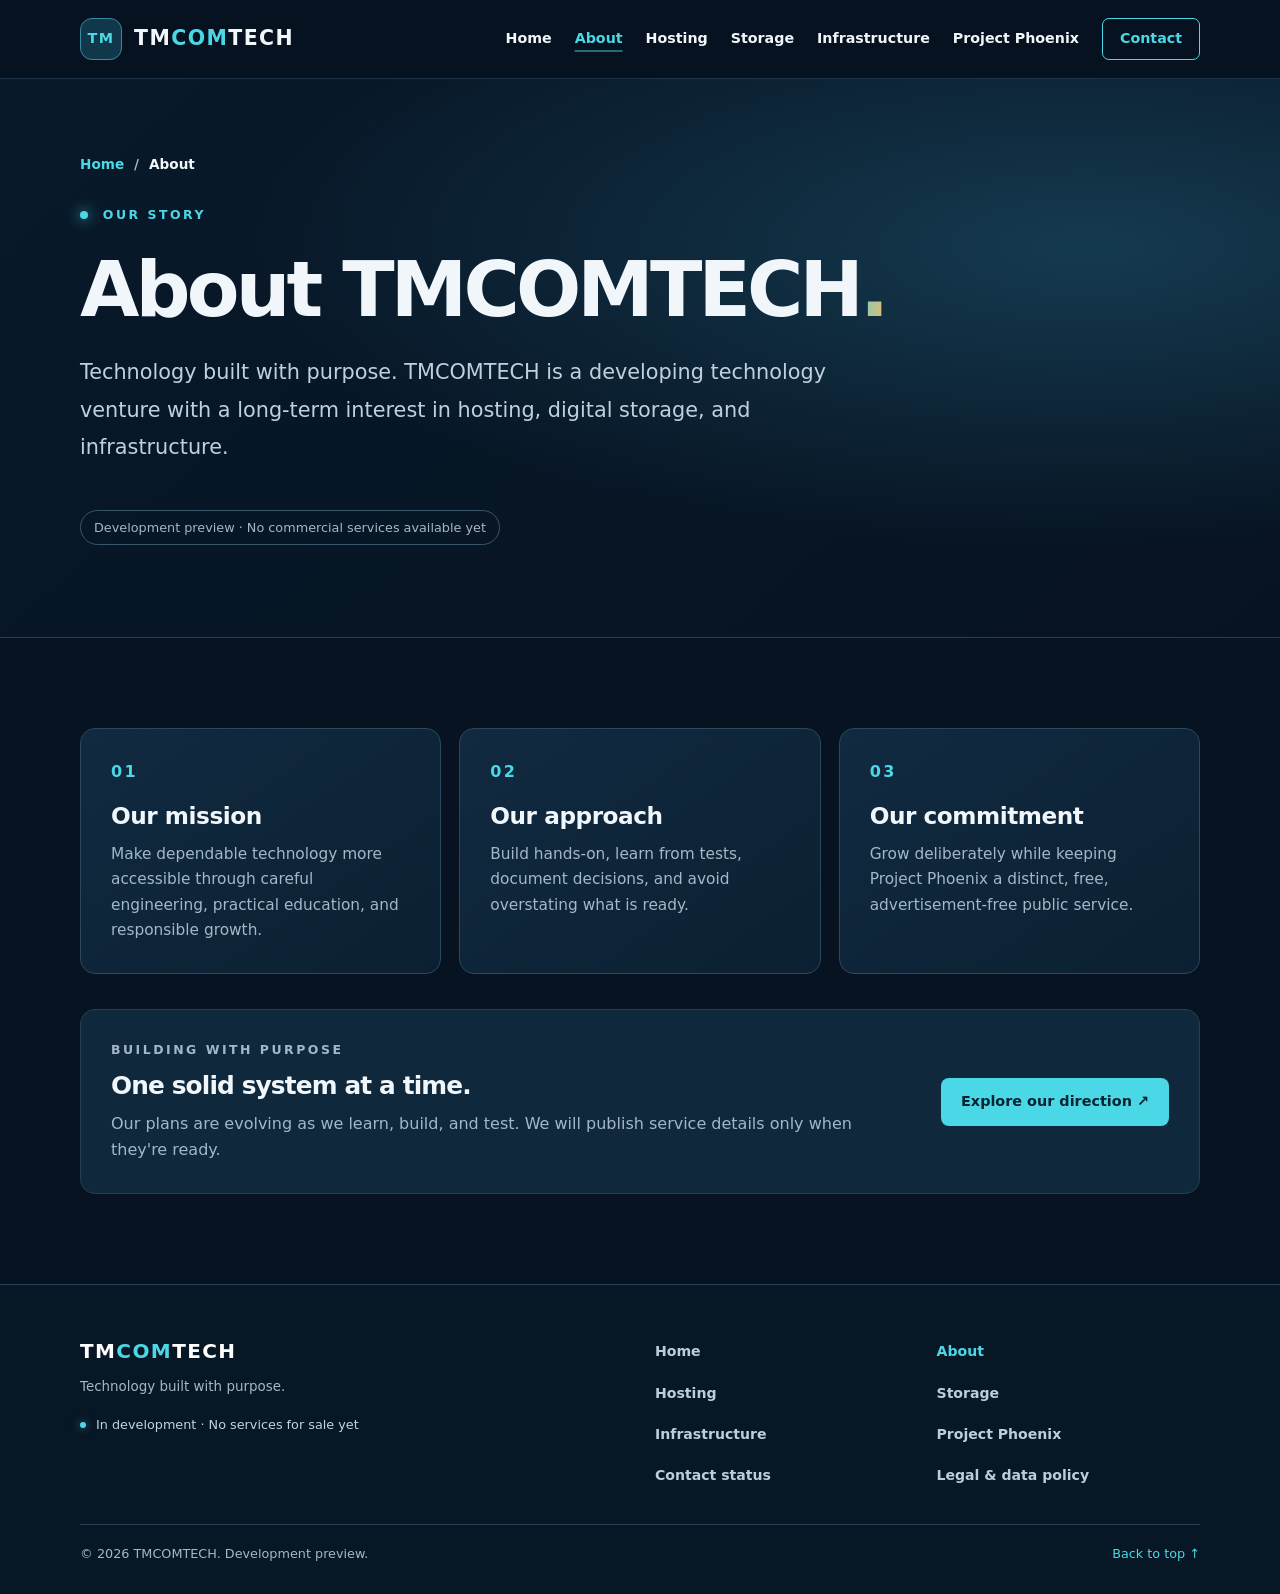
==== commit 6693b006: "Add client financial-data boundaries to legal page" ====
--- a/about.html
+++ b/about.html
@@ -10,6 +10,7 @@
       <a href="hosting.html">Hosting</a><a href="storage.html">Storage</a>
       <a href="infrastructure.html">Infrastructure</a><a href="phoenix.html">Project Phoenix</a>
       <a href="contact.html">Contact status</a>
+      <a href="legal.html">Legal &amp; data policy</a>
     </nav>
   </div>
   <div class="wrap footer-bottom"><span>© <span id="year">2026</span> TMCOMTECH. Development preview.</span><a href="#main">Back to top ↑</a></div>
--- a/assets/style.css
+++ b/assets/style.css
@@ -80,3 +80,15 @@
 @media (max-width: 380px) { .steps { grid-template-columns: 1fr; } .art-tag { font-size: .57rem; } }
 @media (hover: none) { .service-card:hover, .detail-card:hover, .button:hover { transform: none; } }
 @media (prefers-reduced-motion: reduce) { *, *::before, *::after { scroll-behavior: auto !important; transition-duration: .01ms !important; animation-duration: .01ms !important; } }
+
+
+/* Legal & client data policy: readable, accessible long-form content */
+.policy-content{max-width:850px;margin:50px auto 0}
+.policy-section{padding:28px 0;border-bottom:1px solid var(--line)}
+.policy-section:first-child{padding-top:0}
+.policy-section:last-child{border-bottom:none}
+.policy-section h2{font-size:clamp(1.4rem,3vw,1.85rem);margin:0 0 15px}
+.policy-section p{font-size:1rem;color:var(--muted);max-width:75ch;margin:0 0 15px}
+.policy-section p:last-child{margin-bottom:0}
+.policy-section strong{color:var(--text)}
+@media(max-width:620px){.policy-content{margin-top:30px}.policy-section{padding:23px 0}}
